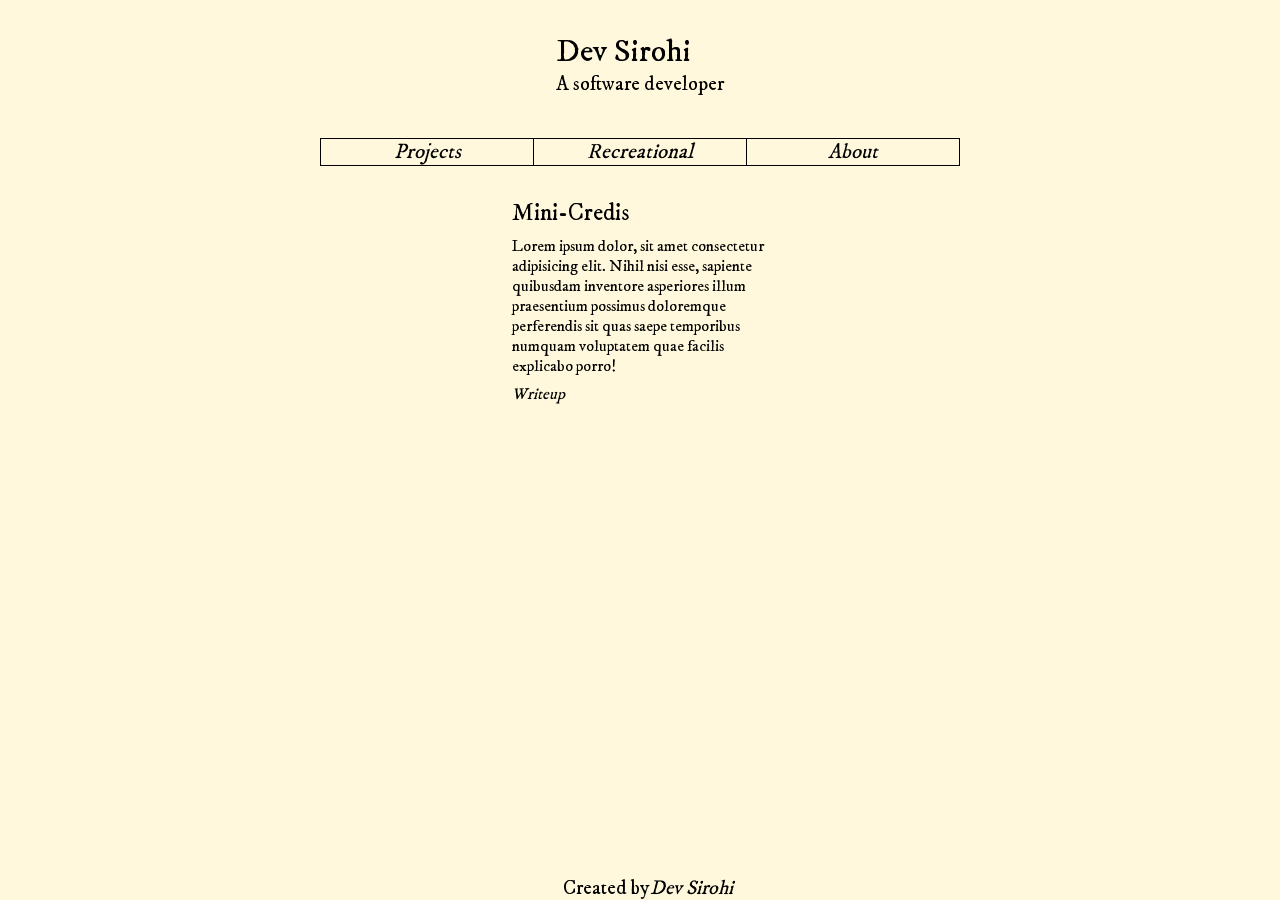
==== portfolio.html @ 1106150e "Initial commit" ====
<!DOCTYPE html>
<html lang="en">

<head>
    <meta charset="UTF-8">
    <meta name="viewport" content="width=device-width, initial-scale=1.0">
    <title>Document</title>

    <style>
        @font-face {
            font-family: "GoMono-Nerd";
            src: url("/Go-Mono/GoMonoNerdFont-Regular.ttf");
        }

        @font-face {
            font-family: "IM-Fell-DW-Pica";
            src: url("/imfell/IMFellDWPica-Regular.ttf");
        }

        body {
            margin: 0;
            padding: 0;
            background-color: cornsilk;
            /* font-family: "GoMono-Nerd", monospace; */
            font-family: "IM-Fell-DW-Pica", serif;
            font-size: 125%;
        }

        .main {
            padding: 2rem;
            max-width: 100%;
            /* height: 100vh; */
            /* background-color: antiquewhite; */
            display: flex;
            align-items: center;
            flex-direction: column;
        }

        .main div {
            max-width: 50vw;
            /* margin-bottom: 1rem; */
        }

        .intro-block {
            /* background-color: cornflowerblue; */
            min-height: 10vh;
            display: flex;
            flex-direction: column;
        }

        .name {
            font-size: 2rem;
        }

        .navbar {
            min-width: 50vw;
            display: flex;
            justify-content: space-evenly;
            font-size: 1.3rem;
            padding: 1rem;
        }

        .navbar-item {
            border: 1px black solid;
            border-width: 1px 0px 1px 1px;
            width: 100%;
            display: flex;
            justify-content: center;
            /* box-sizing: border-box; */
        }

        .navbar-item:last-child {
            /* To fix overlapping border issue */
            border: 1px black solid;
            border-width: 1px 1px 1px 1px;
            width: 100%;
            display: flex;
            justify-content: center;
            /* box-sizing: border-box; */
        }

        /* PROJECT STYLES */

        .main-content {
            display: flex;
            flex-wrap: wrap;
            /* justify-content: flex-start; */
            /* background-color: beige; */
            max-width: 50vw;
        }

        .content-block {
            /* background-color: burlywood; */
            height: max-content;
            width: 20vw;
            /* min-width: 10vw;
            max-width: 10vw; */
            display: flex;
            flex-direction: column;
            padding: 1rem;
        }

        .project-title {
            /* background-color: aqua; */
            font-size: 1.5rem;
            margin-bottom: 0.5rem;
        }

        .project-desc {
            /* background-color: azure; */
            font-size: 1rem;
            margin-bottom: 0.5rem;
        }

        .writeup {
            font-size: 1rem;
        }

        /* Footer */
        footer {
            position: fixed;
            left: 0;
            bottom: 0;
            width: 100%;
            height: 1rem;
            padding: 0.5rem;
            z-index: 1000;
            display: flex;
            justify-content: center;
        }
    </style>

</head>

<body>
    <div class="main">
        <div class="intro-block">
            <span class="name">Dev Sirohi</span>
            <span class="tagline">A software developer</span>
        </div>

        <div class="navbar">
            <span class="navbar-item">
                <i>Projects</i>
            </span>
            <span class="navbar-item">
                <i>Recreational</i>
            </span>
            <span class="navbar-item">
                <i>About</i>
            </span>
        </div>

        <div class="main-content">
            <div class="content-block">
                <span class="project-title">Mini-Credis</span>
                <span class="project-desc">Lorem ipsum dolor, sit amet consectetur adipisicing elit. Nihil nisi esse,
                    sapiente quibusdam inventore asperiores illum praesentium possimus doloremque perferendis sit quas
                    saepe temporibus numquam voluptatem quae facilis explicabo porro!</span>
                <span class="writeup"><i class="writeup-link">Writeup</i></span>
            </div>
        </div>
    </div>

    <footer>Created by <i>Dev Sirohi</i></footer>

    <script src="/script.js"></script>
</body>

</html>
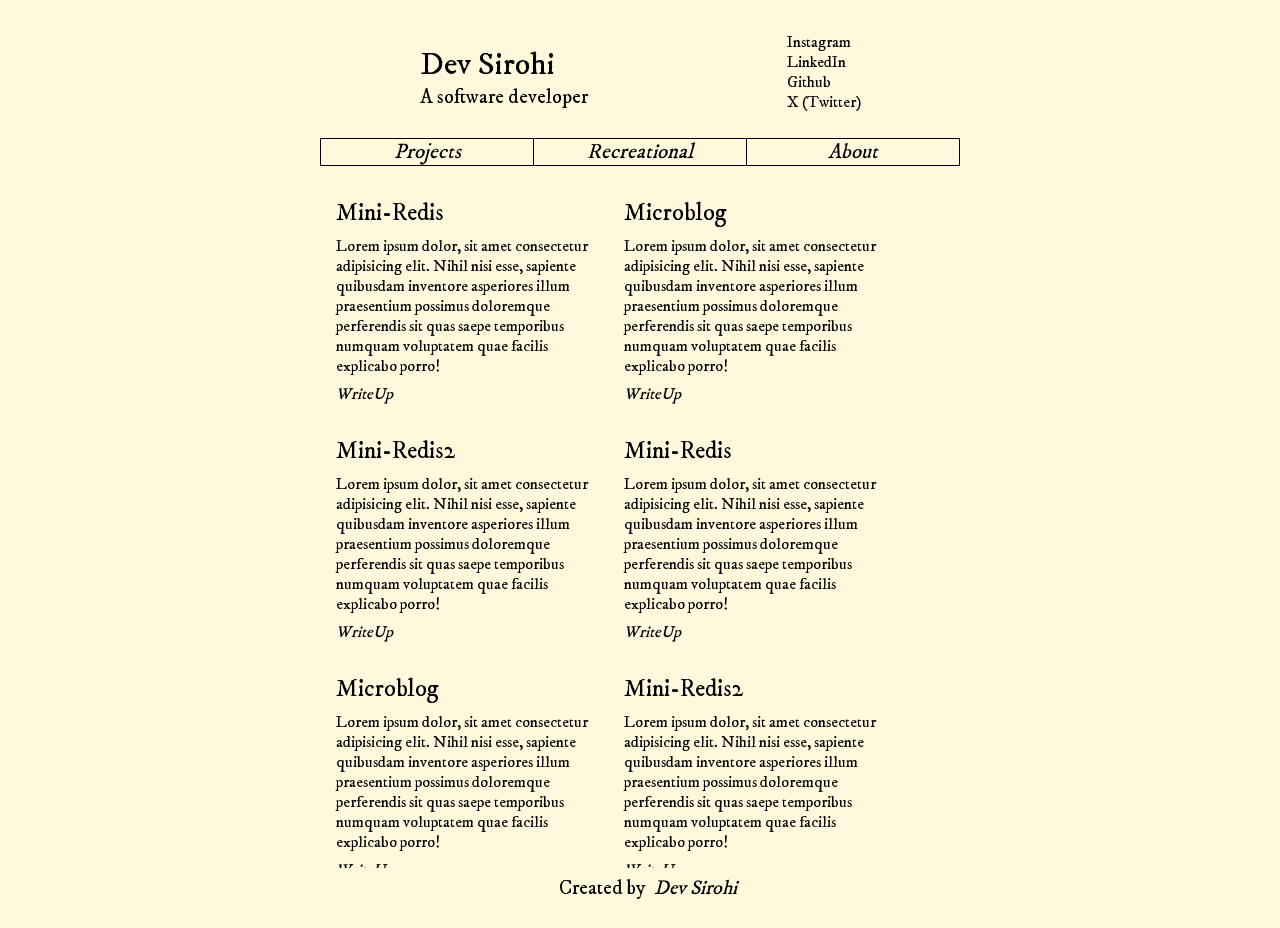
==== commit a055725d: "completed" ====
--- a/portfolio.html
+++ b/portfolio.html
@@ -4,7 +4,7 @@
 <head>
     <meta charset="UTF-8">
     <meta name="viewport" content="width=device-width, initial-scale=1.0">
-    <title>Document</title>
+    <title>Dev Sirohi</title>
 
     <style>
         @font-face {
@@ -41,11 +41,24 @@
             /* margin-bottom: 1rem; */
         }
 
-        .intro-block {
+        .intro {
             /* background-color: cornflowerblue; */
             min-height: 10vh;
             display: flex;
+            justify-content: space-around;
+            min-width: 50vw;
+        }
+
+        .basic-info {
+            display: flex;
             flex-direction: column;
+            justify-content: center;
+        }
+
+        .socials {
+            display: flex;
+            flex-direction: column;
+            font-size: 1rem;
         }
 
         .name {
@@ -86,7 +99,8 @@
             flex-wrap: wrap;
             /* justify-content: flex-start; */
             /* background-color: beige; */
-            max-width: 50vw;
+            /* min-width: 50vw; */
+            min-height: 50vh;
         }
 
         .content-block {
@@ -100,13 +114,13 @@
             padding: 1rem;
         }
 
-        .project-title {
+        .content-title {
             /* background-color: aqua; */
             font-size: 1.5rem;
             margin-bottom: 0.5rem;
         }
 
-        .project-desc {
+        .content-desc {
             /* background-color: azure; */
             font-size: 1rem;
             margin-bottom: 0.5rem;
@@ -127,6 +141,12 @@
             z-index: 1000;
             display: flex;
             justify-content: center;
+            background-color: cornsilk;
+        }
+
+        .nocontent {
+            align-self: center;
+            justify-self: center;
         }
     </style>
 
@@ -134,35 +154,22 @@
 
 <body>
     <div class="main">
-        <div class="intro-block">
-            <span class="name">Dev Sirohi</span>
-            <span class="tagline">A software developer</span>
+        <div class="intro">
+            <div class="basic-info">
+                <span class="name"></span>
+                <span class="tagline"></span>
+            </div>
+            <div class="socials"></div>
         </div>
 
         <div class="navbar">
-            <span class="navbar-item">
-                <i>Projects</i>
-            </span>
-            <span class="navbar-item">
-                <i>Recreational</i>
-            </span>
-            <span class="navbar-item">
-                <i>About</i>
-            </span>
         </div>
 
         <div class="main-content">
-            <div class="content-block">
-                <span class="project-title">Mini-Credis</span>
-                <span class="project-desc">Lorem ipsum dolor, sit amet consectetur adipisicing elit. Nihil nisi esse,
-                    sapiente quibusdam inventore asperiores illum praesentium possimus doloremque perferendis sit quas
-                    saepe temporibus numquam voluptatem quae facilis explicabo porro!</span>
-                <span class="writeup"><i class="writeup-link">Writeup</i></span>
-            </div>
         </div>
     </div>
 
-    <footer>Created by <i>Dev Sirohi</i></footer>
+    <footer>Created by <i style="margin-left: 0.5rem;">Dev Sirohi</i></footer>
 
     <script src="/script.js"></script>
 </body>
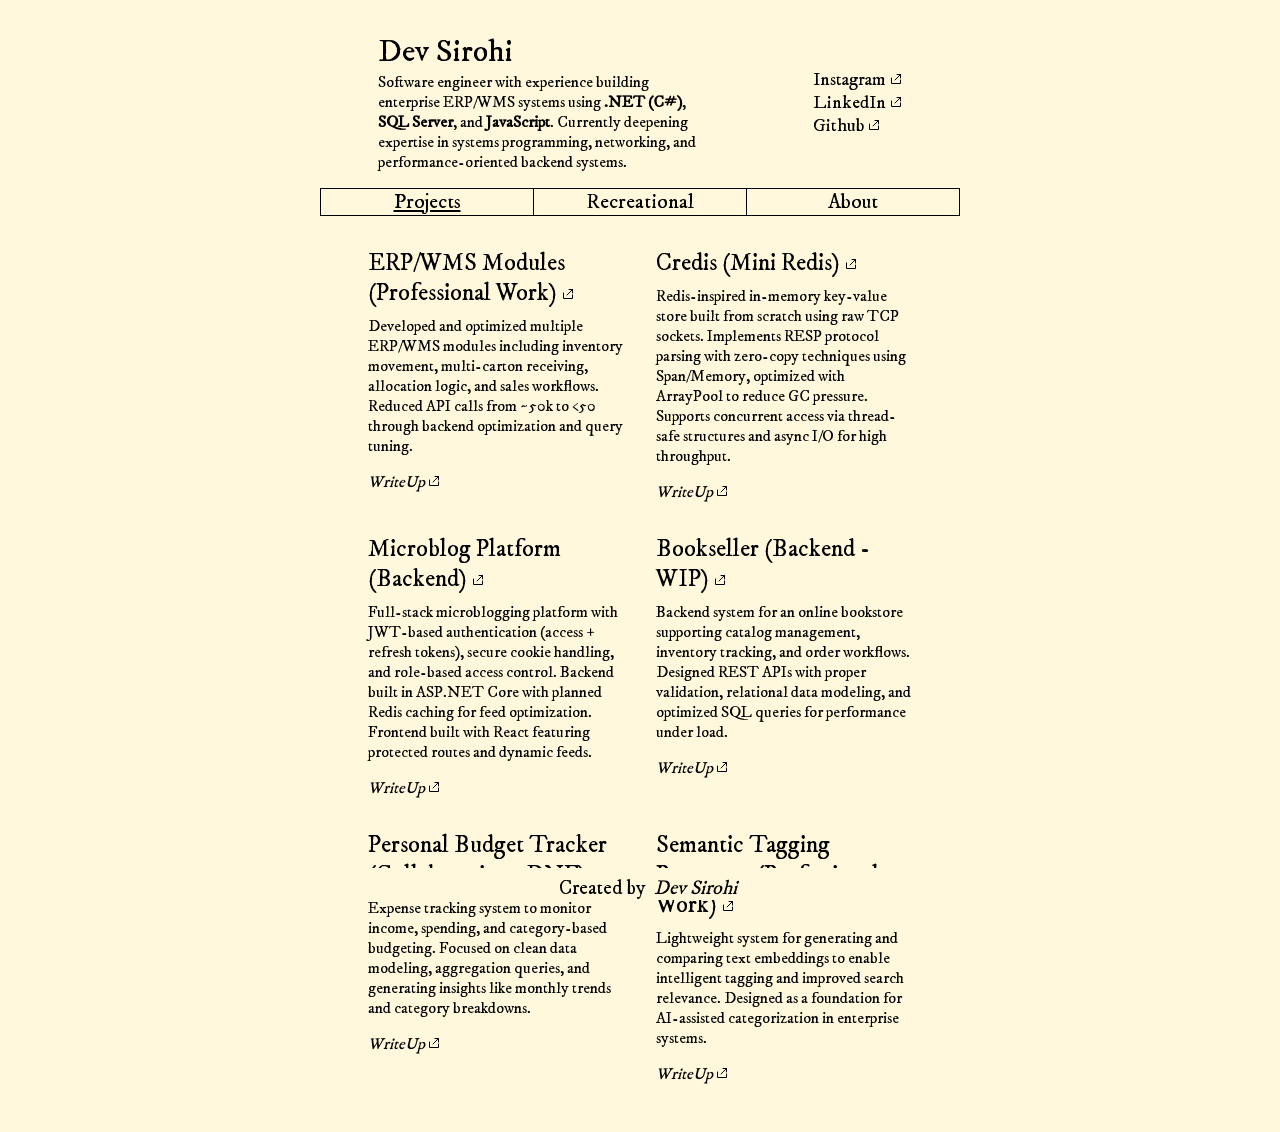
==== commit b123c435: "added support for mobile view" ====
--- a/portfolio.html
+++ b/portfolio.html
@@ -1,155 +1,11 @@
-<!DOCTYPE html>
+<!doctype html>
 <html lang="en">
 
 <head>
-    <meta charset="UTF-8">
-    <meta name="viewport" content="width=device-width, initial-scale=1.0">
+    <meta charset="UTF-8" />
+    <meta name="viewport" content="width=device-width, initial-scale=1.0" />
     <title>Dev Sirohi</title>
-
-    <style>
-        @font-face {
-            font-family: "GoMono-Nerd";
-            src: url("/Go-Mono/GoMonoNerdFont-Regular.ttf");
-        }
-
-        @font-face {
-            font-family: "IM-Fell-DW-Pica";
-            src: url("/imfell/IMFellDWPica-Regular.ttf");
-        }
-
-        body {
-            margin: 0;
-            padding: 0;
-            background-color: cornsilk;
-            /* font-family: "GoMono-Nerd", monospace; */
-            font-family: "IM-Fell-DW-Pica", serif;
-            font-size: 125%;
-        }
-
-        .main {
-            padding: 2rem;
-            max-width: 100%;
-            /* height: 100vh; */
-            /* background-color: antiquewhite; */
-            display: flex;
-            align-items: center;
-            flex-direction: column;
-        }
-
-        .main div {
-            max-width: 50vw;
-            /* margin-bottom: 1rem; */
-        }
-
-        .intro {
-            /* background-color: cornflowerblue; */
-            min-height: 10vh;
-            display: flex;
-            justify-content: space-around;
-            min-width: 50vw;
-        }
-
-        .basic-info {
-            display: flex;
-            flex-direction: column;
-            justify-content: center;
-        }
-
-        .socials {
-            display: flex;
-            flex-direction: column;
-            font-size: 1rem;
-        }
-
-        .name {
-            font-size: 2rem;
-        }
-
-        .navbar {
-            min-width: 50vw;
-            display: flex;
-            justify-content: space-evenly;
-            font-size: 1.3rem;
-            padding: 1rem;
-        }
-
-        .navbar-item {
-            border: 1px black solid;
-            border-width: 1px 0px 1px 1px;
-            width: 100%;
-            display: flex;
-            justify-content: center;
-            /* box-sizing: border-box; */
-        }
-
-        .navbar-item:last-child {
-            /* To fix overlapping border issue */
-            border: 1px black solid;
-            border-width: 1px 1px 1px 1px;
-            width: 100%;
-            display: flex;
-            justify-content: center;
-            /* box-sizing: border-box; */
-        }
-
-        /* PROJECT STYLES */
-
-        .main-content {
-            display: flex;
-            flex-wrap: wrap;
-            /* justify-content: flex-start; */
-            /* background-color: beige; */
-            /* min-width: 50vw; */
-            min-height: 50vh;
-        }
-
-        .content-block {
-            /* background-color: burlywood; */
-            height: max-content;
-            width: 20vw;
-            /* min-width: 10vw;
-            max-width: 10vw; */
-            display: flex;
-            flex-direction: column;
-            padding: 1rem;
-        }
-
-        .content-title {
-            /* background-color: aqua; */
-            font-size: 1.5rem;
-            margin-bottom: 0.5rem;
-        }
-
-        .content-desc {
-            /* background-color: azure; */
-            font-size: 1rem;
-            margin-bottom: 0.5rem;
-        }
-
-        .writeup {
-            font-size: 1rem;
-        }
-
-        /* Footer */
-        footer {
-            position: fixed;
-            left: 0;
-            bottom: 0;
-            width: 100%;
-            height: 1rem;
-            padding: 0.5rem;
-            z-index: 1000;
-            display: flex;
-            justify-content: center;
-            background-color: cornsilk;
-        }
-
-        .nocontent {
-            align-self: center;
-            justify-self: center;
-        }
-    </style>
-
+    <link rel="stylesheet" href="./style.css">
 </head>
 
 <body>
@@ -157,21 +13,20 @@
         <div class="intro">
             <div class="basic-info">
                 <span class="name"></span>
+                <!-- <span class="phone-number"></span> -->
                 <span class="tagline"></span>
             </div>
             <div class="socials"></div>
         </div>
 
-        <div class="navbar">
-        </div>
+        <div class="navbar"></div>
 
-        <div class="main-content">
-        </div>
+        <div class="main-content"></div>
     </div>
 
-    <footer>Created by <i style="margin-left: 0.5rem;">Dev Sirohi</i></footer>
+    <footer>Created by <i style="margin-left: 0.5rem">Dev Sirohi</i></footer>
 
-    <script src="/script.js"></script>
+    <script src="script.js"></script>
 </body>
 
 </html>
--- a/style.css
+++ b/style.css
@@ -0,0 +1,270 @@
+@font-face {
+    font-family: "GoMono-Nerd";
+    src: url("./Go-Mono/GoMonoNerdFont-Regular.ttf");
+}
+
+@font-face {
+    font-family: "IM-Fell-DW-Pica";
+    src: url("./imfell/IMFellDWPica-Regular.ttf");
+}
+
+body {
+    margin: 0;
+    padding: 0;
+    background-color: cornsilk;
+    /* font-family: "GoMono-Nerd", monospace; */
+    font-family: "IM-Fell-DW-Pica", serif;
+    font-size: 125%;
+}
+
+.main {
+    padding: 2rem;
+    max-width: 100%;
+    /* height: 100vh; */
+    /* background-color: antiquewhite; */
+    display: flex;
+    align-items: center;
+    flex-direction: column;
+}
+
+.main div {
+    max-width: 50vw;
+    /* margin-bottom: 1rem; */
+}
+
+.intro {
+    /* background-color: cornflowerblue; */
+    min-height: 10vh;
+    display: flex;
+    justify-content: space-around;
+    min-width: 50vw;
+}
+
+.basic-info {
+    display: flex;
+    flex-direction: column;
+    justify-content: center;
+}
+
+.name {
+    font-size: 2rem;
+}
+
+.tagline {
+    font-size: 1rem;
+    max-width: 25vw;
+}
+
+.socials {
+    display: flex;
+    flex-direction: column;
+    justify-content: center;
+    font-size: 1.15rem;
+}
+
+.link:hover {
+    text-decoration: underline;
+    cursor: pointer;
+}
+
+.navbar {
+    min-width: 50vw;
+    display: flex;
+    justify-content: space-evenly;
+    font-size: 1.3rem;
+    padding: 1rem;
+}
+
+.navbar-item {
+    border: 1px black solid;
+    border-width: 1px 0px 1px 1px;
+    width: 100%;
+    display: flex;
+    justify-content: center;
+    /* box-sizing: border-box; */
+    /* transition: background-color 0.15s 0.05s ease-in-out; */
+}
+
+.navbar-item-inner {
+    cursor: pointer;
+}
+
+/* .navbar-item:hover {
+            text-decoration: underline;
+        } */
+
+.navbar-item:last-child {
+    /* To fix overlapping border issue */
+    border: 1px black solid;
+    border-width: 1px 1px 1px 1px;
+    width: 100%;
+    display: flex;
+    justify-content: center;
+    /* box-sizing: border-box; */
+}
+
+.navbar .active {
+    text-decoration: underline;
+}
+
+/* PROJECT STYLES */
+
+.main-content {
+    display: flex;
+    flex-wrap: wrap;
+    /* justify-content: flex-start; */
+    /* background-color: beige; */
+    /* min-width: 50vw; */
+    min-height: 50vh;
+    justify-content: center;
+}
+
+.content-block {
+    /* background-color: burlywood; */
+    height: max-content;
+    width: 20vw;
+    /* min-width: 10vw;
+            max-width: 10vw; */
+    display: flex;
+    flex-direction: column;
+    padding: 1rem;
+    transition: background-color 0.15s 0.05s ease-in-out;
+}
+
+.content-block:hover {
+    background-color: black;
+    color: cornsilk;
+    font-size: 3rem;
+}
+
+.content-title {
+    /* background-color: aqua; */
+    font-size: 1.5rem;
+    margin-bottom: 0.5rem;
+}
+
+.content-desc {
+    /* background-color: azure; */
+    font-size: 1rem;
+    margin-bottom: 0.5rem;
+}
+
+.writeup {
+    margin-top: 0.5rem;
+    font-size: 1rem;
+}
+
+/* Footer */
+footer {
+    position: fixed;
+    left: 0;
+    bottom: 0;
+    width: 100%;
+    height: 1rem;
+    padding: 0.5rem;
+    z-index: 1000;
+    display: flex;
+    justify-content: center;
+    background-color: cornsilk;
+}
+
+.nocontent {
+    align-self: center;
+    justify-self: center;
+}
+
+@media (max-width: 768px) {
+    .main div {
+        max-width: 95vw;
+    }
+
+    .intro {
+        flex-direction: column;
+        align-items: flex-start;
+        gap: 1rem;
+    }
+
+    .tagline {
+        max-width: 100%;
+    }
+
+    .socials {
+        flex-direction: row;
+        /* ← horizontal socials */
+        gap: 1rem;
+        flex-wrap: wrap;
+    }
+
+    .navbar {
+        display: none;
+        /* ← kill tabs */
+    }
+
+    .main-content {
+        flex-direction: column;
+        align-items: stretch;
+    }
+
+    .content-block {
+        width: 100%;
+    }
+
+    .divider {
+        border: none;
+        border-top: 1px solid black;
+        margin: 1.5rem 0;
+        width: 100%;
+    }
+}
+
+.about-root {
+    max-width: 700px;
+    margin: 0 auto;
+}
+
+.about-header {
+    text-align: center;
+    margin-bottom: 2rem;
+}
+
+.about-pic {
+    width: 120px;
+    height: 120px;
+    border-radius: 50%;
+    object-fit: cover;
+    margin-bottom: 1rem;
+}
+
+.about-name {
+    margin: 0;
+}
+
+.about-desc {
+    opacity: 0.8;
+}
+
+.about-section {
+    margin-top: 2rem;
+}
+
+.about-item {
+    margin-bottom: 1rem;
+}
+
+.about-meta {
+    /* font-size: 0.85rem;
+    opacity: 0.6; */
+    margin-bottom: 1rem;
+}
+
+.tech-grid {
+    display: flex;
+    flex-wrap: wrap;
+    gap: 0.5rem;
+}
+
+.tech-chip {
+    border: 1px solid black;
+    padding: 0.2rem 0.5rem;
+    font-size: 0.9rem;
+}
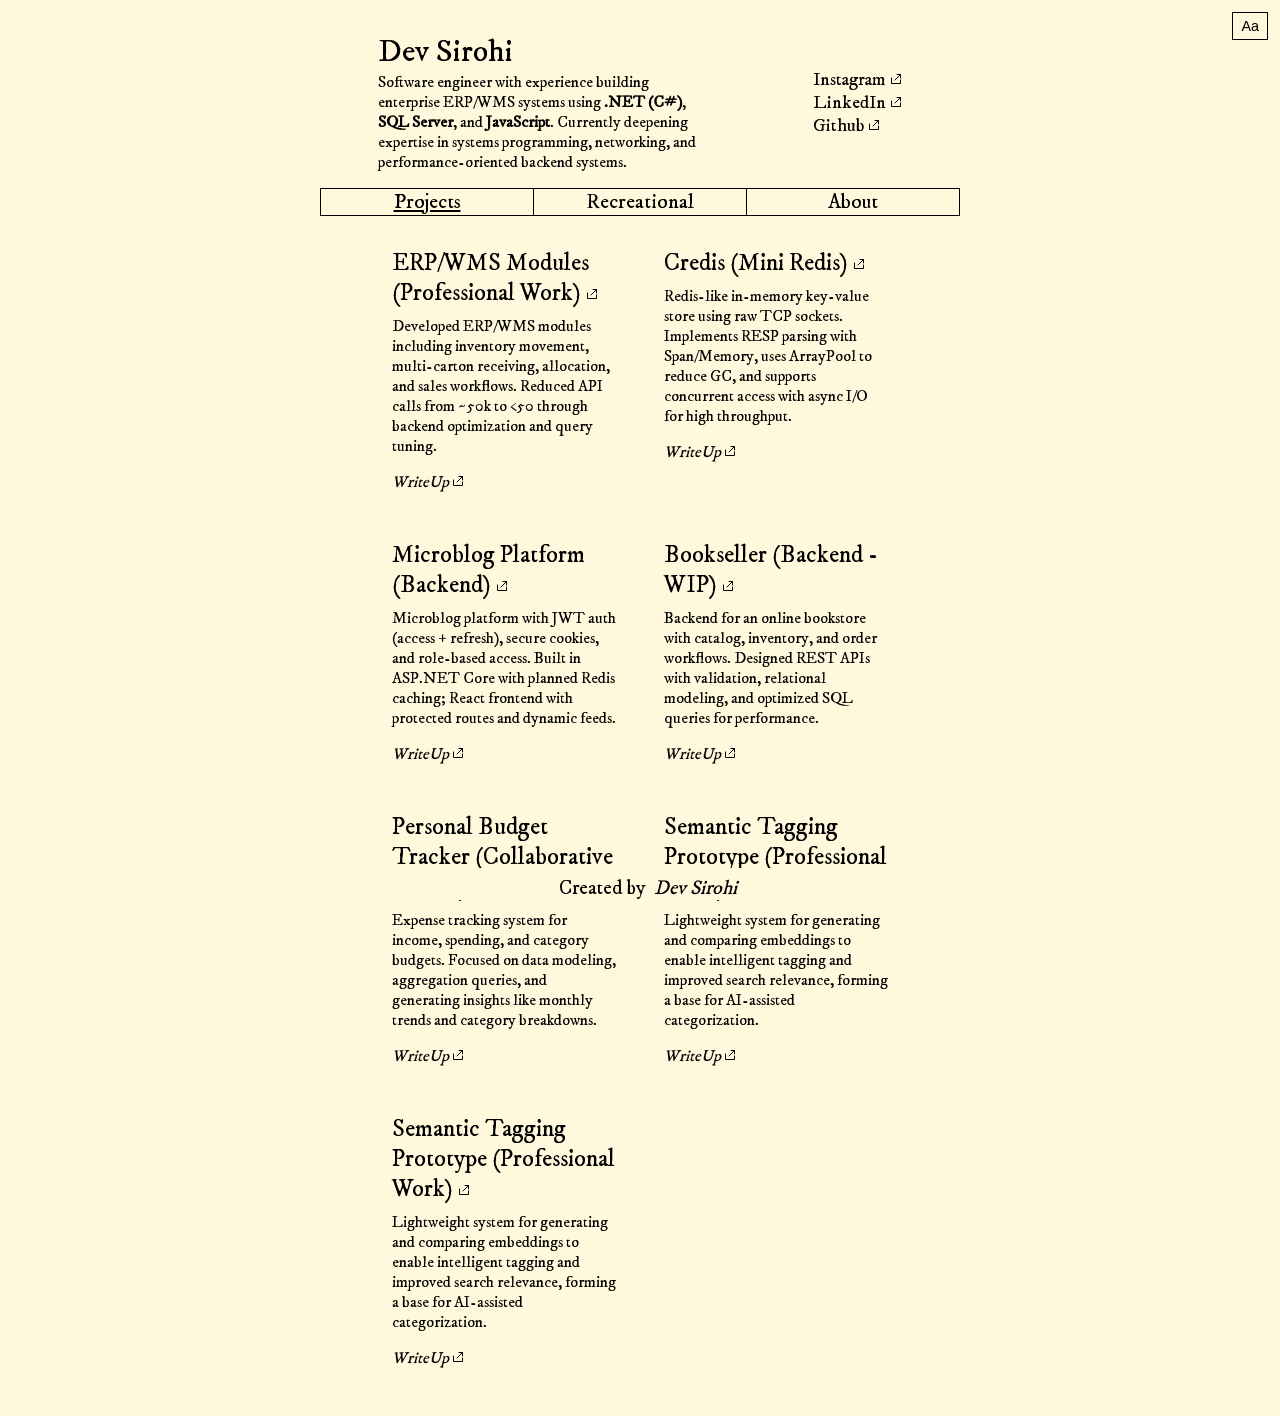
==== commit bea57e3e: "Font-switch support" ====
--- a/portfolio.html
+++ b/portfolio.html
@@ -6,9 +6,15 @@
     <meta name="viewport" content="width=device-width, initial-scale=1.0" />
     <title>Dev Sirohi</title>
     <link rel="stylesheet" href="./style.css">
+
+    <style>
+
+    </style>
+
 </head>
 
 <body>
+    <button id="font-toggle">Aa</button>
     <div class="main">
         <div class="intro">
             <div class="basic-info">
--- a/style.css
+++ b/style.css
@@ -109,20 +109,28 @@
 
 /* PROJECT STYLES */
 
-.main-content {
+.main-content-other {
+    display: grid;
+    grid-template-columns: repeat(2, 20vw);
+    justify-content: center;
+    gap: 1rem;
+}
+
+.main-content-about {
     display: flex;
     flex-wrap: wrap;
     /* justify-content: flex-start; */
     /* background-color: beige; */
     /* min-width: 50vw; */
-    min-height: 50vh;
-    justify-content: center;
+    height: max-content;
+    justify-content: flex-start;
 }
 
 .content-block {
     /* background-color: burlywood; */
+    min-height: 13.5rem;
     height: max-content;
-    width: 20vw;
+    /* width: 20vw; */
     /* min-width: 10vw;
             max-width: 10vw; */
     display: flex;
@@ -197,7 +205,6 @@
 
     .navbar {
         display: none;
-        /* ← kill tabs */
     }
 
     .main-content {
@@ -206,7 +213,8 @@
     }
 
     .content-block {
-        width: 100%;
+        height: max-content;
+        min-height: max-content;
     }
 
     .divider {
@@ -218,8 +226,8 @@
 }
 
 .about-root {
-    max-width: 700px;
-    margin: 0 auto;
+    max-width: 100%;
+    padding: 2rem;
 }
 
 .about-header {
@@ -228,8 +236,9 @@
 }
 
 .about-pic {
-    width: 120px;
-    height: 120px;
+    width: 7.5rem;
+    /* 120px */
+    height: 7.5rem;
     border-radius: 50%;
     object-fit: cover;
     margin-bottom: 1rem;
@@ -247,13 +256,20 @@
     margin-top: 2rem;
 }
 
+.about-section>h3 {
+    justify-self: center;
+}
+
+.about-edu-section {
+    display: flex;
+    justify-content: space-around;
+}
+
 .about-item {
     margin-bottom: 1rem;
 }
 
 .about-meta {
-    /* font-size: 0.85rem;
-    opacity: 0.6; */
     margin-bottom: 1rem;
 }
 
@@ -268,3 +284,22 @@
     padding: 0.2rem 0.5rem;
     font-size: 0.9rem;
 }
+
+#font-toggle {
+    position: fixed;
+    top: 0.75rem;
+    right: 0.75rem;
+    z-index: 2000;
+
+    font-size: 0.9rem;
+    padding: 0.3rem 0.5rem;
+
+    border: 1px solid black;
+    background-color: cornsilk;
+    cursor: pointer;
+}
+
+#font-toggle:hover {
+    background-color: black;
+    color: cornsilk;
+}
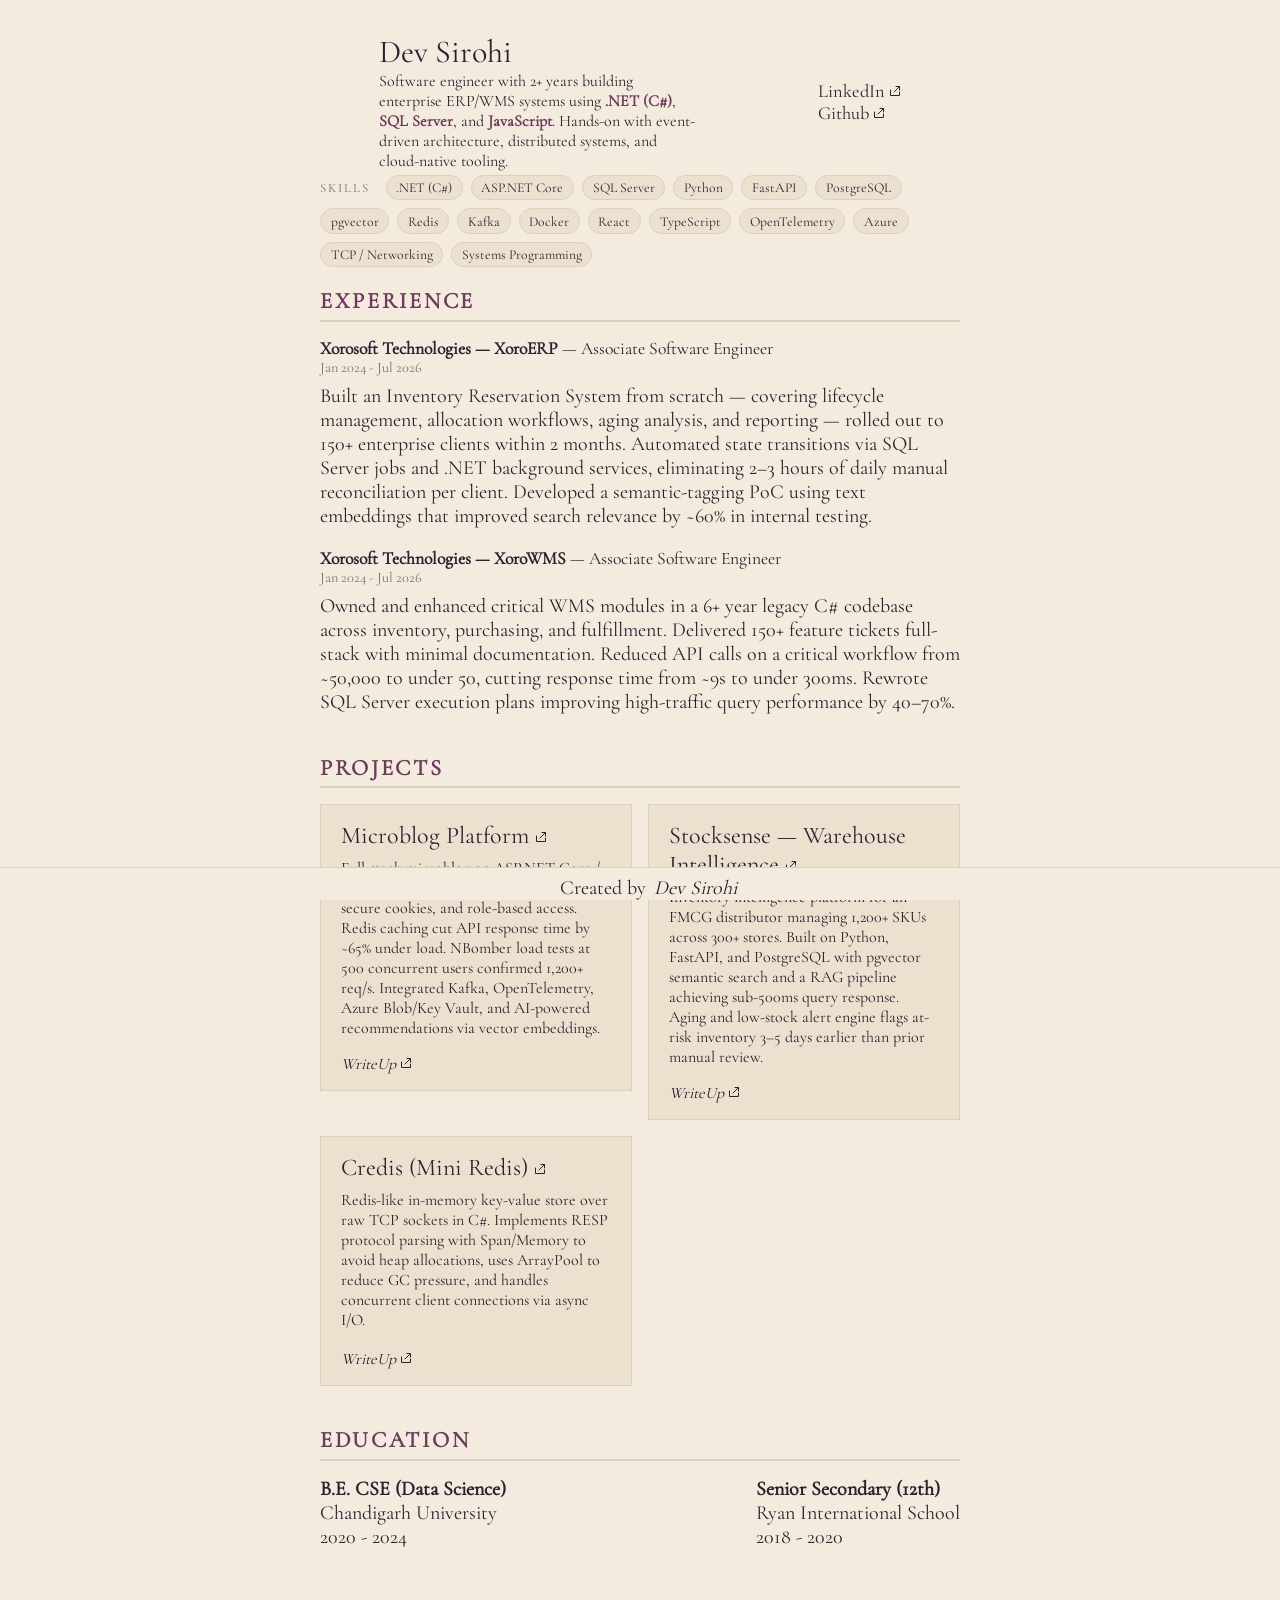
==== commit bb1a45ba: "Reworked" ====
--- a/portfolio.html
+++ b/portfolio.html
@@ -14,7 +14,6 @@
 </head>
 
 <body>
-    <button id="font-toggle">Aa</button>
     <div class="main">
         <div class="intro">
             <div class="basic-info">
@@ -24,6 +23,8 @@
             </div>
             <div class="socials"></div>
         </div>
+
+        <div class="skills"></div>
 
         <div class="navbar"></div>
 
--- a/style.css
+++ b/style.css
@@ -3,25 +3,84 @@
     src: url("./Go-Mono/GoMonoNerdFont-Regular.ttf");
 }
 
+/* @font-face {
+    font-family: "IM-Fell-DW-Pica";
+    src: url("./imfell/IMFellDWPica-Regular.ttf");
+}
+
 @font-face {
     font-family: "IM-Fell-DW-Pica";
-    src: url("./imfell/IMFellDWPica-Regular.ttf");
+    src: url("./Poppins/Poppins-Regular.ttf");
+} */
+
+@font-face {
+    font-family: "IM-Fell-DW-Pica";
+    src: url("./Cormorant_Garamond,Google_Sans/Cormorant_Garamond/static/CormorantGaramond-Regular.ttf");
+}
+
+:root,
+.theme-cream-sienna {
+    --paper: #f4efe4;
+    --ink: #221f1a;
+    --muted: #7a7264;
+    --accent: #9c4a2f;
+    --accent-ink: #f6efe2;
+    --line: #d7cdb8;
+    --surface: #ece4d3;
+}
+
+.theme-cream-pine {
+    --paper: #f4efe4;
+    --ink: #1f1d18;
+    --muted: #6f6b5f;
+    --accent: #1d5c4a;
+    --accent-ink: #f1f0e6;
+    --line: #d7cdb8;
+    --surface: #e9e6d6;
+}
+
+.theme-slate-amber {
+    --paper: #f1f0ec;
+    --ink: #20242b;
+    --muted: #6b7280;
+    --accent: #b07729;
+    --accent-ink: #f7f3ea;
+    --line: #d4d2cb;
+    --surface: #e7e6e0;
+}
+
+.theme-midnight-rose {
+    --paper: #1c1a17;
+    --ink: #ece3d4;
+    --muted: #a59a88;
+    --accent: #cf8a7a;
+    --accent-ink: #1c1a17;
+    --line: #3a352d;
+    --surface: #262320;
+}
+
+.theme-sand-plum {
+    --paper: #f3ebdd;
+    --ink: #2a2230;
+    --muted: #7c6f78;
+    --accent: #6d3b5e;
+    --accent-ink: #f6eee0;
+    --line: #ddd0bb;
+    --surface: #ece1cf;
 }
 
 body {
     margin: 0;
     padding: 0;
-    background-color: cornsilk;
-    /* font-family: "GoMono-Nerd", monospace; */
     font-family: "IM-Fell-DW-Pica", serif;
     font-size: 125%;
+    background-color: var(--paper);
+    color: var(--ink);
 }
 
 .main {
     padding: 2rem;
     max-width: 100%;
-    /* height: 100vh; */
-    /* background-color: antiquewhite; */
     display: flex;
     align-items: center;
     flex-direction: column;
@@ -29,11 +88,9 @@
 
 .main div {
     max-width: 50vw;
-    /* margin-bottom: 1rem; */
 }
 
 .intro {
-    /* background-color: cornflowerblue; */
     min-height: 10vh;
     display: flex;
     justify-content: space-around;
@@ -55,6 +112,10 @@
     max-width: 25vw;
 }
 
+.tagline b {
+    color: var(--accent);
+}
+
 .socials {
     display: flex;
     flex-direction: column;
@@ -65,6 +126,24 @@
 .link:hover {
     text-decoration: underline;
     cursor: pointer;
+    color: var(--accent);
+}
+
+.skills {
+    min-width: 50vw;
+    display: flex;
+    flex-wrap: wrap;
+    align-items: center;
+    gap: 0.5rem;
+    padding: 0.25rem 0 1.25rem;
+}
+
+.skills-label {
+    font-size: 0.8rem;
+    text-transform: uppercase;
+    letter-spacing: 0.15em;
+    color: var(--muted);
+    margin-right: 0.5rem;
 }
 
 .navbar {
@@ -75,39 +154,48 @@
     padding: 1rem;
 }
 
+.layout-static .navbar {
+    display: none;
+}
+
 .navbar-item {
-    border: 1px black solid;
+    border: 1px solid var(--line);
     border-width: 1px 0px 1px 1px;
     width: 100%;
     display: flex;
     justify-content: center;
-    /* box-sizing: border-box; */
-    /* transition: background-color 0.15s 0.05s ease-in-out; */
 }
 
 .navbar-item-inner {
     cursor: pointer;
 }
 
-/* .navbar-item:hover {
-            text-decoration: underline;
-        } */
-
 .navbar-item:last-child {
     /* To fix overlapping border issue */
-    border: 1px black solid;
-    border-width: 1px 1px 1px 1px;
+    border: 1px solid var(--line);
     width: 100%;
     display: flex;
     justify-content: center;
-    /* box-sizing: border-box; */
 }
 
 .navbar .active {
     text-decoration: underline;
-}
-
-/* PROJECT STYLES */
+    color: var(--accent);
+}
+
+.page-section {
+    margin-bottom: 2.5rem;
+}
+
+.section-title {
+    font-size: 1.4rem;
+    color: var(--accent);
+    text-transform: uppercase;
+    letter-spacing: 0.12em;
+    margin: 0 0 1rem;
+    padding-bottom: 0.35rem;
+    border-bottom: 2px solid var(--line);
+}
 
 .main-content-other {
     display: grid;
@@ -119,50 +207,62 @@
 .main-content-about {
     display: flex;
     flex-wrap: wrap;
-    /* justify-content: flex-start; */
-    /* background-color: beige; */
-    /* min-width: 50vw; */
     height: max-content;
     justify-content: flex-start;
 }
 
+.main-content-single {
+    display: block;
+}
+
+.content-grid {
+    display: grid;
+    grid-template-columns: repeat(2, 1fr);
+    gap: 1rem;
+}
+
 .content-block {
-    /* background-color: burlywood; */
     min-height: 13.5rem;
     height: max-content;
-    /* width: 20vw; */
-    /* min-width: 10vw;
-            max-width: 10vw; */
     display: flex;
     flex-direction: column;
-    padding: 1rem;
-    transition: background-color 0.15s 0.05s ease-in-out;
+    padding: 1rem 1.25rem;
+    border: 1px solid var(--line);
+    background-color: var(--surface);
+    transition:
+        background-color 0.18s ease,
+        color 0.18s ease,
+        transform 0.18s ease;
 }
 
 .content-block:hover {
-    background-color: black;
-    color: cornsilk;
-    font-size: 3rem;
+    background-color: var(--accent);
+    color: var(--accent-ink);
+    transform: translateY(-2px);
+}
+
+.content-block:hover .content-title,
+.content-block:hover .content-desc,
+.content-block:hover .writeup {
+    color: var(--accent-ink);
 }
 
 .content-title {
-    /* background-color: aqua; */
     font-size: 1.5rem;
     margin-bottom: 0.5rem;
 }
 
 .content-desc {
-    /* background-color: azure; */
     font-size: 1rem;
     margin-bottom: 0.5rem;
 }
 
 .writeup {
-    margin-top: 0.5rem;
+    margin-top: auto;
+    padding-top: 0.5rem;
     font-size: 1rem;
 }
 
-/* Footer */
 footer {
     position: fixed;
     left: 0;
@@ -173,7 +273,8 @@
     z-index: 1000;
     display: flex;
     justify-content: center;
-    background-color: cornsilk;
+    background-color: var(--paper);
+    border-top: 1px solid var(--line);
 }
 
 .nocontent {
@@ -198,7 +299,6 @@
 
     .socials {
         flex-direction: row;
-        /* ← horizontal socials */
         gap: 1rem;
         flex-wrap: wrap;
     }
@@ -212,22 +312,19 @@
         align-items: stretch;
     }
 
+    .content-grid {
+        grid-template-columns: 1fr;
+    }
+
     .content-block {
         height: max-content;
         min-height: max-content;
     }
-
-    .divider {
-        border: none;
-        border-top: 1px solid black;
-        margin: 1.5rem 0;
-        width: 100%;
-    }
 }
 
 .about-root {
     max-width: 100%;
-    padding: 2rem;
+    padding: 0;
 }
 
 .about-header {
@@ -237,7 +334,6 @@
 
 .about-pic {
     width: 7.5rem;
-    /* 120px */
     height: 7.5rem;
     border-radius: 50%;
     object-fit: cover;
@@ -252,25 +348,25 @@
     opacity: 0.8;
 }
 
-.about-section {
-    margin-top: 2rem;
-}
-
-.about-section>h3 {
-    justify-self: center;
-}
-
 .about-edu-section {
     display: flex;
-    justify-content: space-around;
+    flex-wrap: wrap;
+    gap: 1.5rem;
+    justify-content: space-between;
 }
 
 .about-item {
-    margin-bottom: 1rem;
+    margin-bottom: 1.25rem;
+}
+
+.about-item-top {
+    font-size: 1.1rem;
 }
 
 .about-meta {
-    margin-bottom: 1rem;
+    margin-bottom: 0.5rem;
+    font-size: 0.9rem;
+    color: var(--muted);
 }
 
 .tech-grid {
@@ -280,26 +376,17 @@
 }
 
 .tech-chip {
-    border: 1px solid black;
-    padding: 0.2rem 0.5rem;
-    font-size: 0.9rem;
-}
-
-#font-toggle {
-    position: fixed;
-    top: 0.75rem;
-    right: 0.75rem;
-    z-index: 2000;
-
-    font-size: 0.9rem;
-    padding: 0.3rem 0.5rem;
-
-    border: 1px solid black;
-    background-color: cornsilk;
-    cursor: pointer;
-}
-
-#font-toggle:hover {
-    background-color: black;
-    color: cornsilk;
-}+    border: 1px solid var(--line);
+    background-color: var(--surface);
+    padding: 0.2rem 0.6rem;
+    font-size: 0.85rem;
+    border-radius: 999px;
+    transition:
+        border-color 0.15s ease,
+        color 0.15s ease;
+}
+
+.tech-chip:hover {
+    border-color: var(--accent);
+    color: var(--accent);
+}
